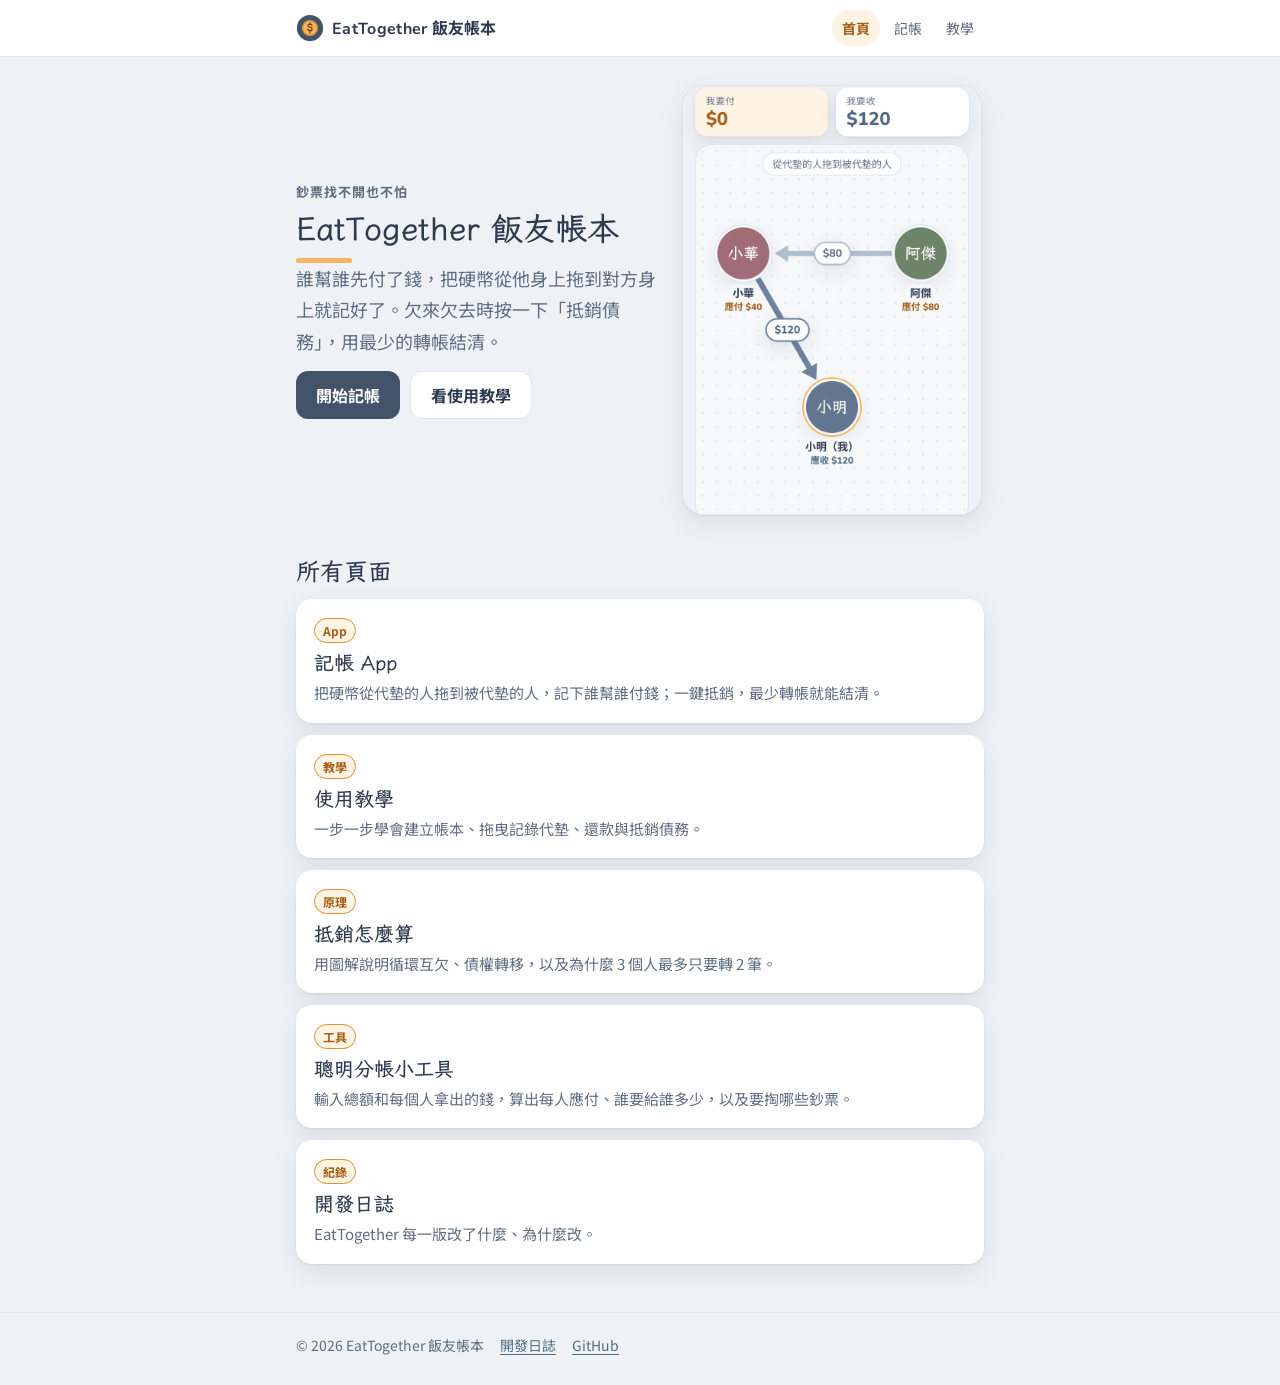
==== index.html @ d5a2946e "EatTogether 飯友帳本：記帳 App、說明頁與 CLAUDE.md 專案手冊 Co-Authored-By: Claude Opus 5.5 <noreply@anthropic.com> " ====
<!doctype html>
<html lang="zh-Hant">
<head>
<meta charset="utf-8">
<meta name="viewport" content="width=device-width,initial-scale=1,viewport-fit=cover">
<title>EatTogether 飯友帳本</title>
<meta name="description" content="朋友一起吃飯互相代墊時用的記帳工具：拖曳記帳、一鍵抵銷債務，附教學與原理說明。">
<link rel="icon" href="assets/img/favicon.svg" type="image/svg+xml">
<link rel="preconnect" href="https://fonts.googleapis.com">
<link rel="preconnect" href="https://fonts.gstatic.com" crossorigin>
<link rel="stylesheet" href="https://fonts.googleapis.com/css2?family=LXGW+WenKai+TC:wght@400;700&family=Noto+Sans+TC:wght@400;500;700&family=Nunito:wght@600;800&display=swap">
<link rel="stylesheet" href="assets/css/site.css">
<style>
  .hero { display: grid; gap: 20px; align-items: center; }
  .hero .actions { display: flex; flex-wrap: wrap; gap: 10px; }
  .hero img { max-width: 300px; justify-self: center; border-radius: 22px; box-shadow: var(--shadow); border: 1px solid var(--line); }
  @media (min-width: 640px) { .hero { grid-template-columns: 1.2fr 1fr; } }
</style>
</head>
<body>
<header class="site-header" data-site-header>
  <div class="wrap">
    <a class="brand" href="index.html"><img src="assets/img/favicon.svg" alt=""><span><b>EatTogether</b> 飯友帳本</span></a>
    <nav class="site-nav" aria-label="網站導覽">
      <a href="index.html">首頁</a>
      <a href="app/index.html">記帳</a>
      <a href="pages/guide.html">教學</a>
    </nav>
  </div>
</header>

<main class="page wrap">
  <section class="hero">
    <div>
      <p class="eyebrow">鈔票找不開也不怕</p>
      <h1>EatTogether 飯友帳本</h1>
      <p class="lead">誰幫誰先付了錢，把硬幣從他身上拖到對方身上就記好了。欠來欠去時按一下「抵銷債務」，用最少的轉帳結清。</p>
      <div class="actions">
        <a class="btn" href="app/index.html">開始記帳</a>
        <a class="btn secondary" href="pages/guide.html">看使用教學</a>
      </div>
    </div>
    <img src="assets/img/home-app.png" alt="記帳 App 的關係圖：三個人之間的欠款箭頭" width="300">
  </section>

  <h2>所有頁面</h2>
  <!-- PAGE-LIST:START  這份清單要和 pages.json 一致；新增頁面時兩邊都要改（見 CLAUDE.md） -->
  <ul class="page-list" id="pageList">
      <li><a class="page-card" href="app/index.html"><span class="tag">App</span><h3>記帳 App</h3><p>把硬幣從代墊的人拖到被代墊的人，記下誰幫誰付錢；一鍵抵銷，最少轉帳就能結清。</p></a></li>
      <li><a class="page-card" href="pages/guide.html"><span class="tag">教學</span><h3>使用教學</h3><p>一步一步學會建立帳本、拖曳記錄代墊、還款與抵銷債務。</p></a></li>
      <li><a class="page-card" href="pages/algorithm.html"><span class="tag">原理</span><h3>抵銷怎麼算</h3><p>用圖解說明循環互欠、債權轉移，以及為什麼 3 個人最多只要轉 2 筆。</p></a></li>
      <li><a class="page-card" href="pages/split.html"><span class="tag">工具</span><h3>聰明分帳小工具</h3><p>輸入總額和每個人拿出的錢，算出每人應付、誰要給誰多少，以及要掏哪些鈔票。</p></a></li>
      <li><a class="page-card" href="pages/devlog.html"><span class="tag">紀錄</span><h3>開發日誌</h3><p>EatTogether 每一版改了什麼、為什麼改。</p></a></li>
  </ul>
  <!-- PAGE-LIST:END -->
</main>

<footer class="site-footer" data-site-footer>
  <div class="wrap">
    <span>© <span data-year>2026</span> EatTogether 飯友帳本</span>
    <a href="pages/devlog.html">開發日誌</a>
    <a href="https://github.com/twl-Benchen/eat-together">GitHub</a>
  </div>
</footer>
<script src="assets/js/site.js"></script>
</body>
</html>
---- assets/css/site.css ----
/* EatTogether 飯友帳本：全站共用樣式
 * 規則：所有顏色都從下面的 token 來；新增顏色先在這裡加 token（淺色與兩個深色區塊都要加）。
 * 版面：手機優先，內容最寬 720px，左右至少 16px 邊距。
 */
:root {
  --bg: #EEF2F6;
  --surface: #FFFFFF;
  --surface-2: #F6F8FA;
  --ink: #2E3A4F;
  --muted: #5F6D82;
  --line: #DDE5ED;
  --accent: #435369;
  --accent-ink: #FFFFFF;
  --blue: #536D82;
  --owe: #A65F17;
  --owe-line: #E08E2E;
  --get: #4E6880;
  --get-line: #6F82A0;
  --other-line: #AEBFCF;
  --apricot: #F5B461;
  --cream: #FFF4E3;
  --shadow: 0 1px 2px rgb(46 58 79 / .08), 0 8px 24px rgb(46 58 79 / .10);
  --f-display: "LXGW WenKai TC", "Kaiti TC", "STKaiti", "BiauKai", "KaiTi", serif;
  --f-body: "Noto Sans TC", "PingFang TC", "Heiti TC", "Microsoft JhengHei", system-ui, sans-serif;
  --f-num: "Nunito", "Noto Sans TC", ui-rounded, system-ui, sans-serif;
  --r: 16px;
  --space: 16px;
  color-scheme: light;
}
@media (prefers-color-scheme: dark) {
  :root:not([data-theme="light"]) {
    --bg: #161C25; --surface: #1F2732; --surface-2: #252F3B; --ink: #E6ECF2; --muted: #9AA8B8; --line: #334051;
    --accent: #A9BED6; --accent-ink: #142030; --blue: #A9BED6; --owe: #F2B36A; --owe-line: #E8A055;
    --get: #A9BED6; --get-line: #8FA6C4; --other-line: #4F5F73; --cream: #3A3226;
    --shadow: 0 1px 2px rgb(0 0 0 / .3), 0 8px 24px rgb(0 0 0 / .35);
    color-scheme: dark;
  }
}
:root[data-theme="dark"] {
  --bg: #161C25; --surface: #1F2732; --surface-2: #252F3B; --ink: #E6ECF2; --muted: #9AA8B8; --line: #334051;
  --accent: #A9BED6; --accent-ink: #142030; --blue: #A9BED6; --owe: #F2B36A; --owe-line: #E8A055;
  --get: #A9BED6; --get-line: #8FA6C4; --other-line: #4F5F73; --cream: #3A3226;
  --shadow: 0 1px 2px rgb(0 0 0 / .3), 0 8px 24px rgb(0 0 0 / .35);
  color-scheme: dark;
}

*, *::before, *::after { box-sizing: border-box; }
html { -webkit-text-size-adjust: 100%; }
body {
  margin: 0; background: var(--bg); color: var(--ink);
  font-family: var(--f-body); font-size: 16px; line-height: 1.75;
  padding-top: env(safe-area-inset-top, 0px); padding-bottom: env(safe-area-inset-bottom, 0px);
}
img, svg { max-width: 100%; }
[hidden] { display: none !important; }
a { color: var(--blue); text-underline-offset: 3px; }
:focus-visible { outline: 3px solid var(--apricot); outline-offset: 2px; }
.wrap {
  max-width: 720px; margin: 0 auto;
  padding-left: max(var(--space), env(safe-area-inset-left, 0px));
  padding-right: max(var(--space), env(safe-area-inset-right, 0px));
}

/* 共用頁首 */
.site-header { background: var(--surface); border-bottom: 1px solid var(--line); }
.site-header .wrap { display: flex; align-items: center; gap: 12px; min-height: 56px; }
.brand { display: inline-flex; align-items: center; gap: 8px; text-decoration: none; color: var(--ink); font-weight: 700; min-width: 0; }
.brand img { width: 28px; height: 28px; flex: none; }
.brand span { white-space: nowrap; overflow: hidden; text-overflow: ellipsis; }
.brand b { font-family: var(--f-num); letter-spacing: .02em; }
.site-nav { margin-left: auto; display: flex; gap: 4px; }
.site-nav a { padding: 6px 10px; border-radius: 999px; text-decoration: none; color: var(--muted); font-size: 14px; white-space: nowrap; }
.site-nav a[aria-current="page"] { background: var(--cream); color: var(--owe); font-weight: 700; }

/* 內容 */
.page { padding-block: 28px 48px; }
.page-head { margin-bottom: 24px; }
.eyebrow { margin: 0 0 4px; font-size: 13px; font-weight: 700; letter-spacing: .08em; color: var(--muted); }
h1, h2, h3 { font-family: var(--f-display); line-height: 1.35; text-wrap: balance; margin: 0; }
h1 { font-size: 32px; position: relative; padding-bottom: 12px; }
h1::after { content: ""; position: absolute; left: 0; bottom: 0; width: 56px; height: 5px; border-radius: 3px; background: var(--apricot); }
h2 { font-size: 24px; margin-top: 40px; margin-bottom: 12px; }
h3 { font-size: 19px; margin-top: 24px; margin-bottom: 8px; }
p { margin: 0 0 14px; }
.lead { font-size: 18px; color: var(--muted); }
.muted { color: var(--muted); }
.small { font-size: 14px; }
.num { font-family: var(--f-num); font-variant-numeric: tabular-nums; font-weight: 800; }
ul, ol { padding-left: 1.4em; margin: 0 0 14px; }
li + li { margin-top: 4px; }
code { font-family: ui-monospace, "SFMono-Regular", Menlo, monospace; font-size: .9em; background: var(--surface-2); border: 1px solid var(--line); border-radius: 6px; padding: 1px 6px; }

.card { background: var(--surface); border-radius: var(--r); padding: 18px; box-shadow: var(--shadow); }
.card + .card { margin-top: 12px; }
.note { background: var(--cream); border-left: 4px solid var(--apricot); border-radius: 10px; padding: 12px 14px; margin: 16px 0; }
.figure { margin: 16px 0; }
.figure img { display: block; border-radius: 14px; border: 1px solid var(--line); box-shadow: var(--shadow); }
.figure figcaption { font-size: 14px; color: var(--muted); margin-top: 8px; }
.diagram { overflow-x: auto; }

.btn {
  display: inline-flex; align-items: center; justify-content: center; gap: 8px; min-height: 48px; padding: 0 20px;
  border-radius: 12px; border: 0; background: var(--accent); color: var(--accent-ink); font: inherit; font-weight: 700;
  text-decoration: none; cursor: pointer;
}
.btn.secondary { background: var(--surface); color: var(--ink); border: 1px solid var(--line); }
.tag { display: inline-block; font-size: 12px; font-weight: 700; padding: 1px 8px; border-radius: 999px; background: var(--cream); color: var(--owe); border: 1px solid var(--owe-line); }

/* 表單（工具頁） */
.field {
  width: 100%; min-height: 48px; padding: 0 12px; border-radius: 12px; border: 1px solid var(--line);
  background: var(--surface-2); color: var(--ink); font: inherit; font-size: 16px;
}
label { font-size: 14px; font-weight: 700; color: var(--muted); }
.grid-2 { display: grid; grid-template-columns: repeat(auto-fit, minmax(220px, 1fr)); gap: 12px; }

/* 首頁卡片 */
.page-list { list-style: none; padding: 0; margin: 0; display: grid; gap: 12px; }
.page-list li + li { margin-top: 0; }
.page-card { display: block; text-decoration: none; color: var(--ink); background: var(--surface); border-radius: var(--r); padding: 16px 18px; box-shadow: var(--shadow); }
.page-card h3 { margin: 6px 0 4px; font-size: 20px; }
.page-card p { margin: 0; color: var(--muted); font-size: 15px; }
.page-card:hover h3 { text-decoration: underline; text-decoration-color: var(--apricot); }

/* 共用頁尾 */
.site-footer { border-top: 1px solid var(--line); padding-block: 20px 28px; font-size: 14px; color: var(--muted); }
.site-footer .wrap { display: flex; flex-wrap: wrap; gap: 6px 16px; }

@media (max-width: 420px) {
  h1 { font-size: 27px; }
  .site-nav a { padding: 6px 8px; font-size: 13px; }
}
@media (prefers-reduced-motion: reduce) {
  *, *::before, *::after { transition: none !important; animation: none !important; }
}
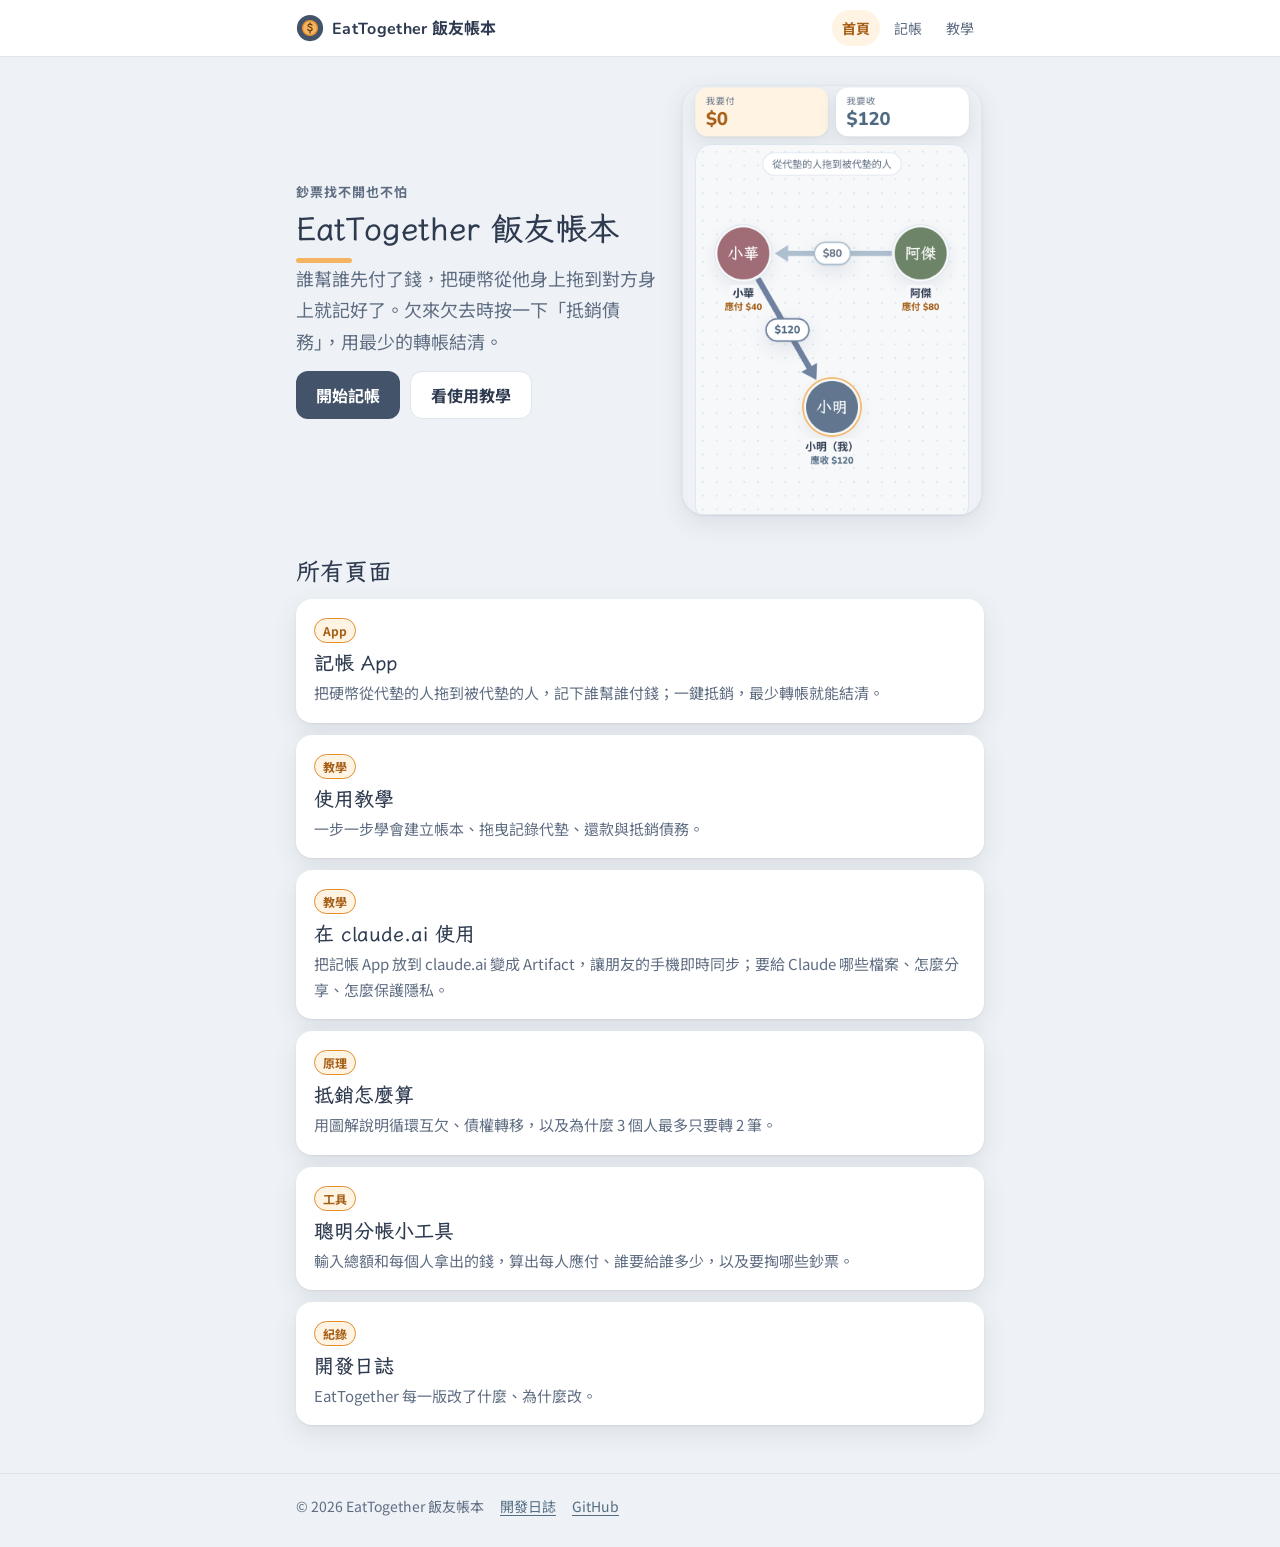
==== commit f0e67b1b: "新增「在 claude.ai 使用」頁與 README 說明 照 CLAUDE.md 的新增頁面 SOP：pages.json、首頁卡片、開發日誌一起更新。  Co-Authored-By: Clau" ====
--- a/index.html
+++ b/index.html
@@ -48,6 +48,7 @@
   <ul class="page-list" id="pageList">
       <li><a class="page-card" href="app/index.html"><span class="tag">App</span><h3>記帳 App</h3><p>把硬幣從代墊的人拖到被代墊的人，記下誰幫誰付錢；一鍵抵銷，最少轉帳就能結清。</p></a></li>
       <li><a class="page-card" href="pages/guide.html"><span class="tag">教學</span><h3>使用教學</h3><p>一步一步學會建立帳本、拖曳記錄代墊、還款與抵銷債務。</p></a></li>
+      <li><a class="page-card" href="pages/claude-ai.html"><span class="tag">教學</span><h3>在 claude.ai 使用</h3><p>把記帳 App 放到 claude.ai 變成 Artifact，讓朋友的手機即時同步；要給 Claude 哪些檔案、怎麼分享、怎麼保護隱私。</p></a></li>
       <li><a class="page-card" href="pages/algorithm.html"><span class="tag">原理</span><h3>抵銷怎麼算</h3><p>用圖解說明循環互欠、債權轉移，以及為什麼 3 個人最多只要轉 2 筆。</p></a></li>
       <li><a class="page-card" href="pages/split.html"><span class="tag">工具</span><h3>聰明分帳小工具</h3><p>輸入總額和每個人拿出的錢，算出每人應付、誰要給誰多少，以及要掏哪些鈔票。</p></a></li>
       <li><a class="page-card" href="pages/devlog.html"><span class="tag">紀錄</span><h3>開發日誌</h3><p>EatTogether 每一版改了什麼、為什麼改。</p></a></li>
--- a/assets/css/site.css
+++ b/assets/css/site.css
@@ -106,6 +106,13 @@
 .btn.secondary { background: var(--surface); color: var(--ink); border: 1px solid var(--line); }
 .tag { display: inline-block; font-size: 12px; font-weight: 700; padding: 1px 8px; border-radius: 999px; background: var(--cream); color: var(--owe); border: 1px solid var(--owe-line); }
 
+/* 可複製的指令框 */
+.prompt {
+  margin: 0 0 12px; padding: 12px 14px; border-radius: 12px; background: var(--surface-2); border: 1px solid var(--line);
+  font-family: ui-monospace, "SFMono-Regular", Menlo, monospace; font-size: 14px; line-height: 1.7;
+  white-space: pre-wrap; overflow-wrap: anywhere; color: var(--ink);
+}
+
 /* 表單（工具頁） */
 .field {
   width: 100%; min-height: 48px; padding: 0 12px; border-radius: 12px; border: 1px solid var(--line);
